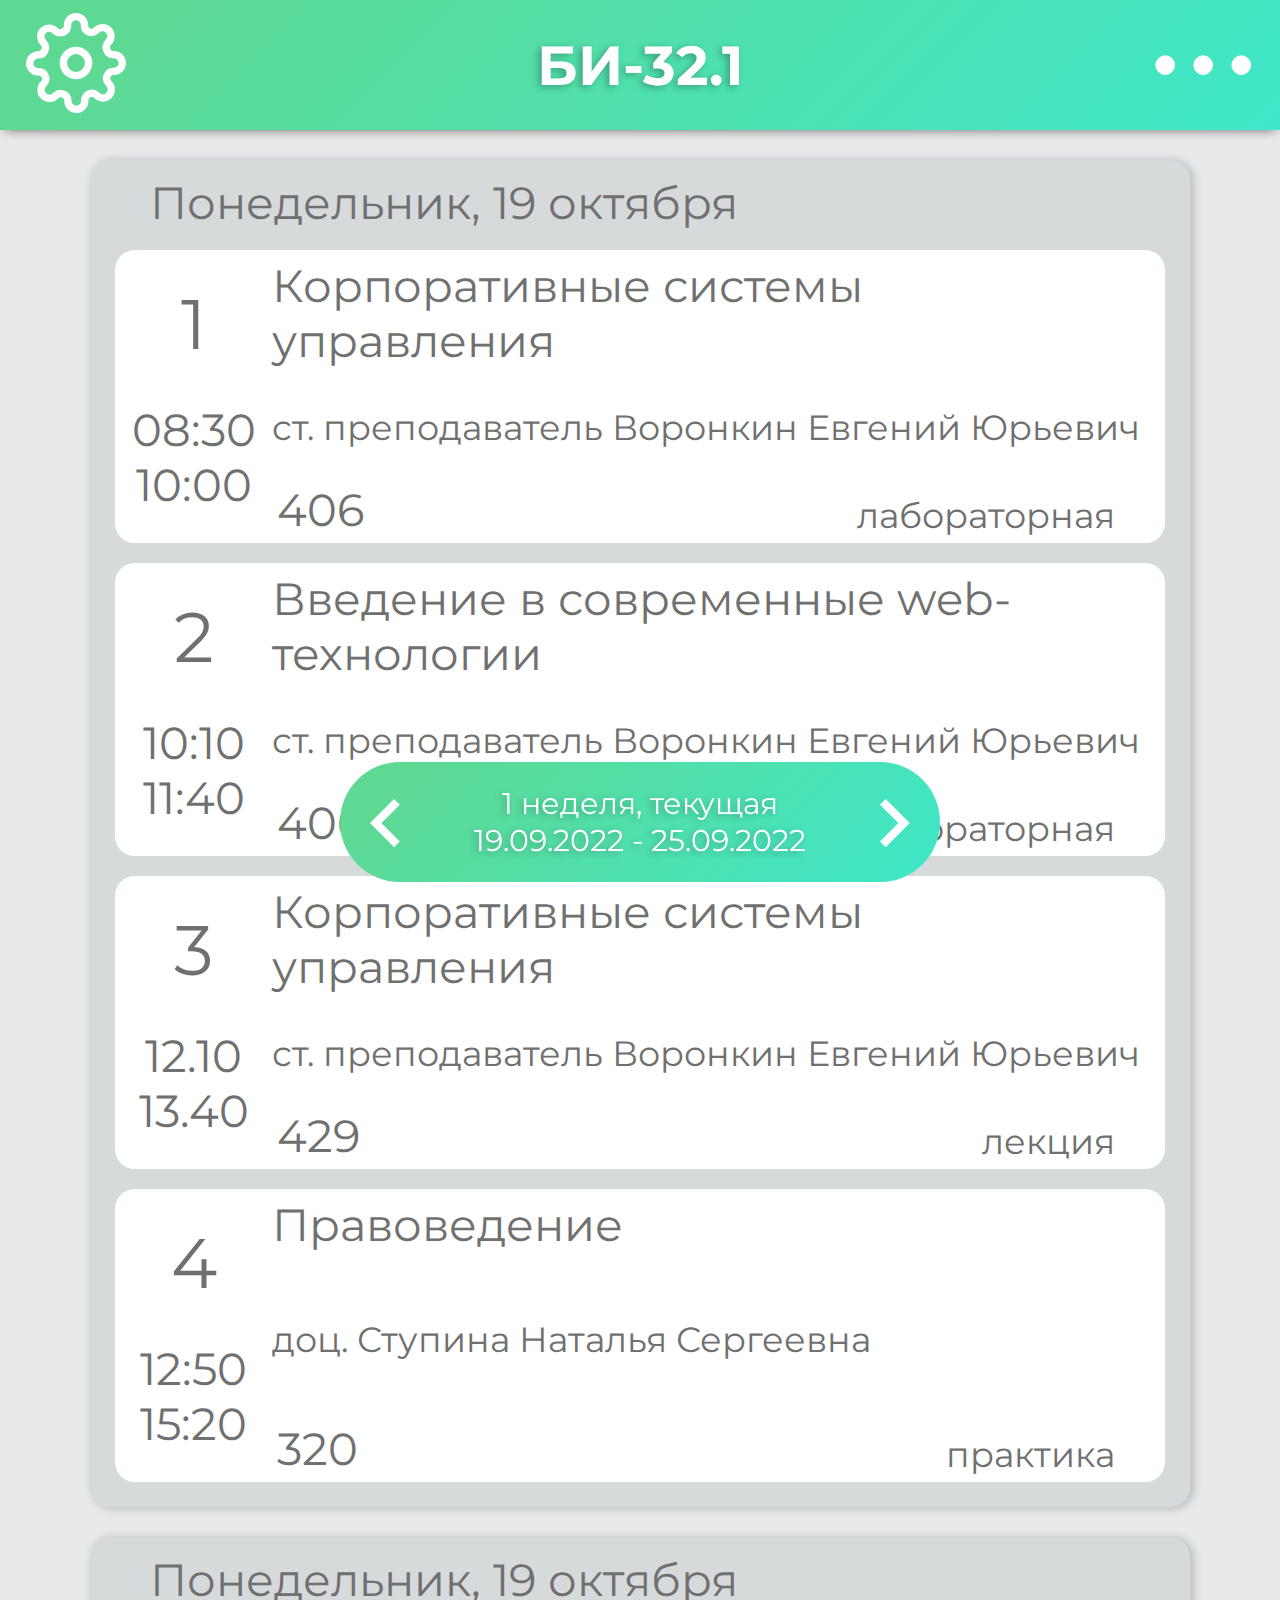
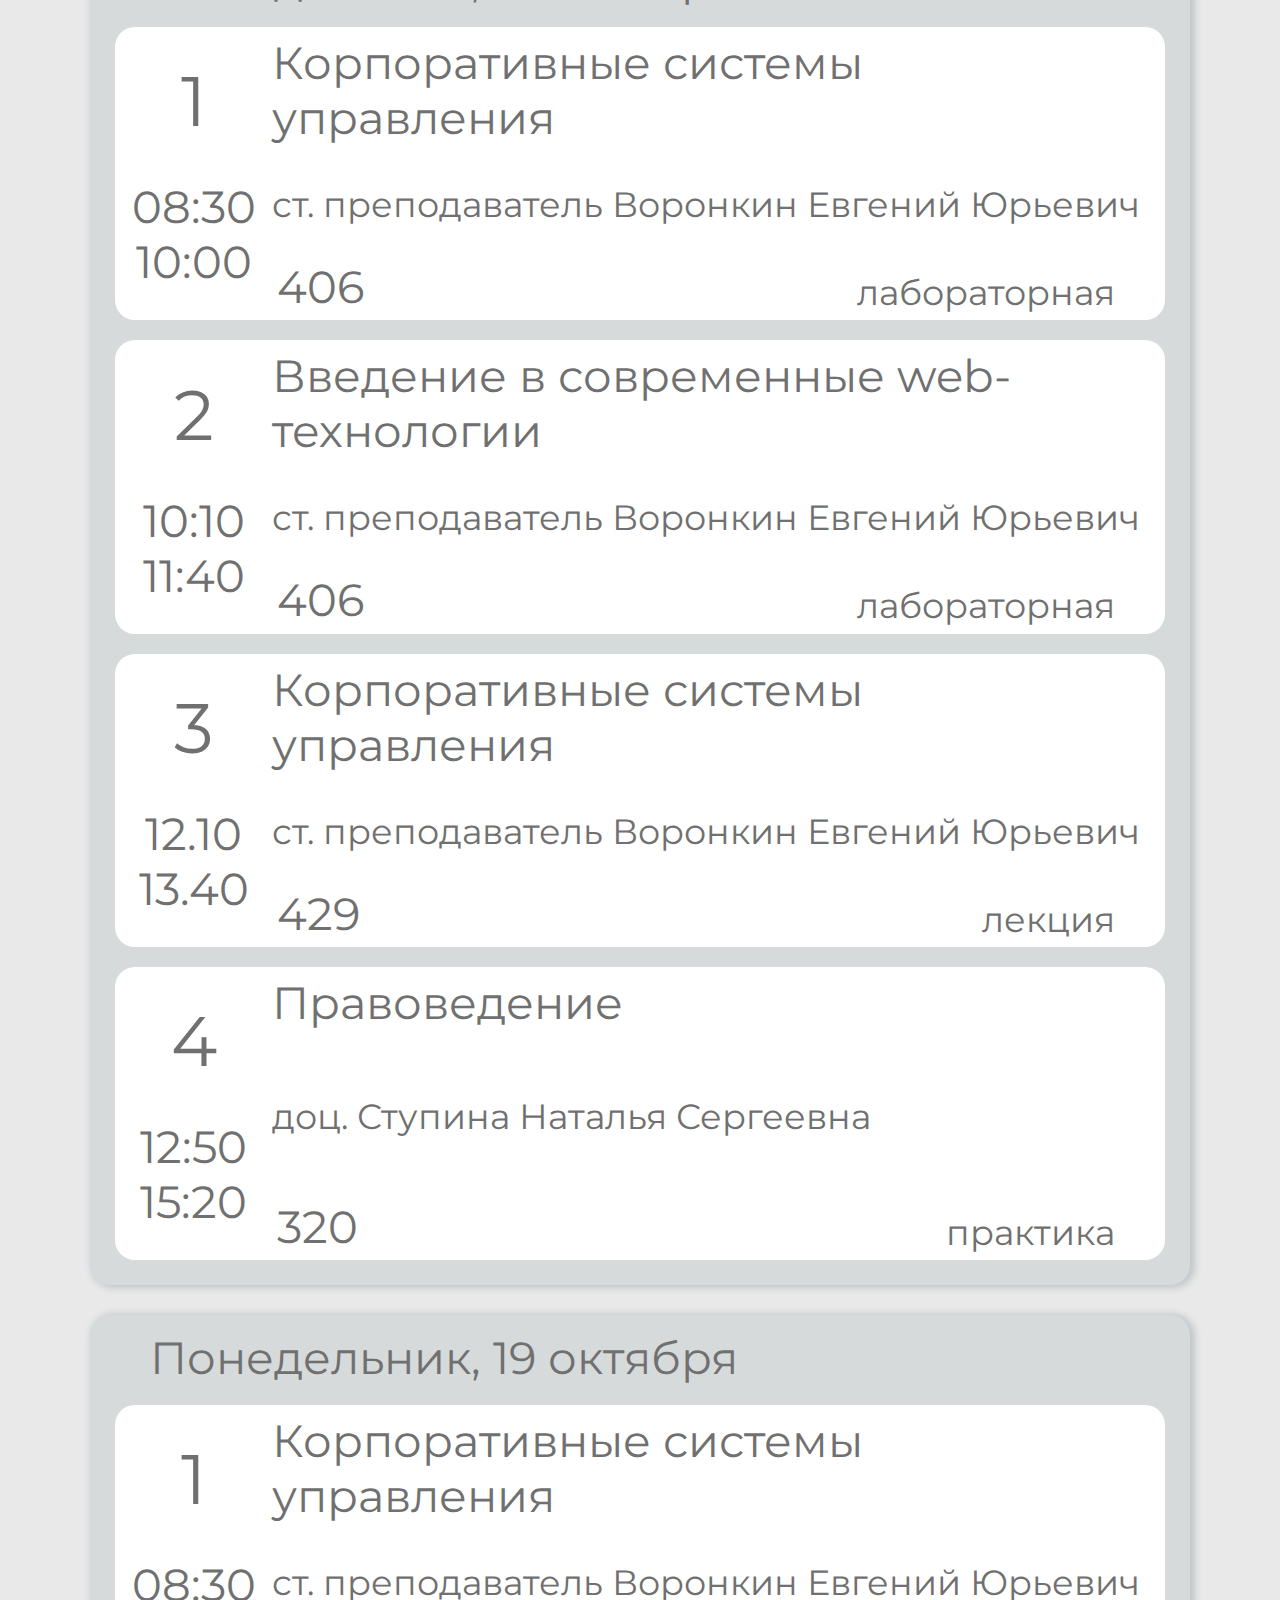
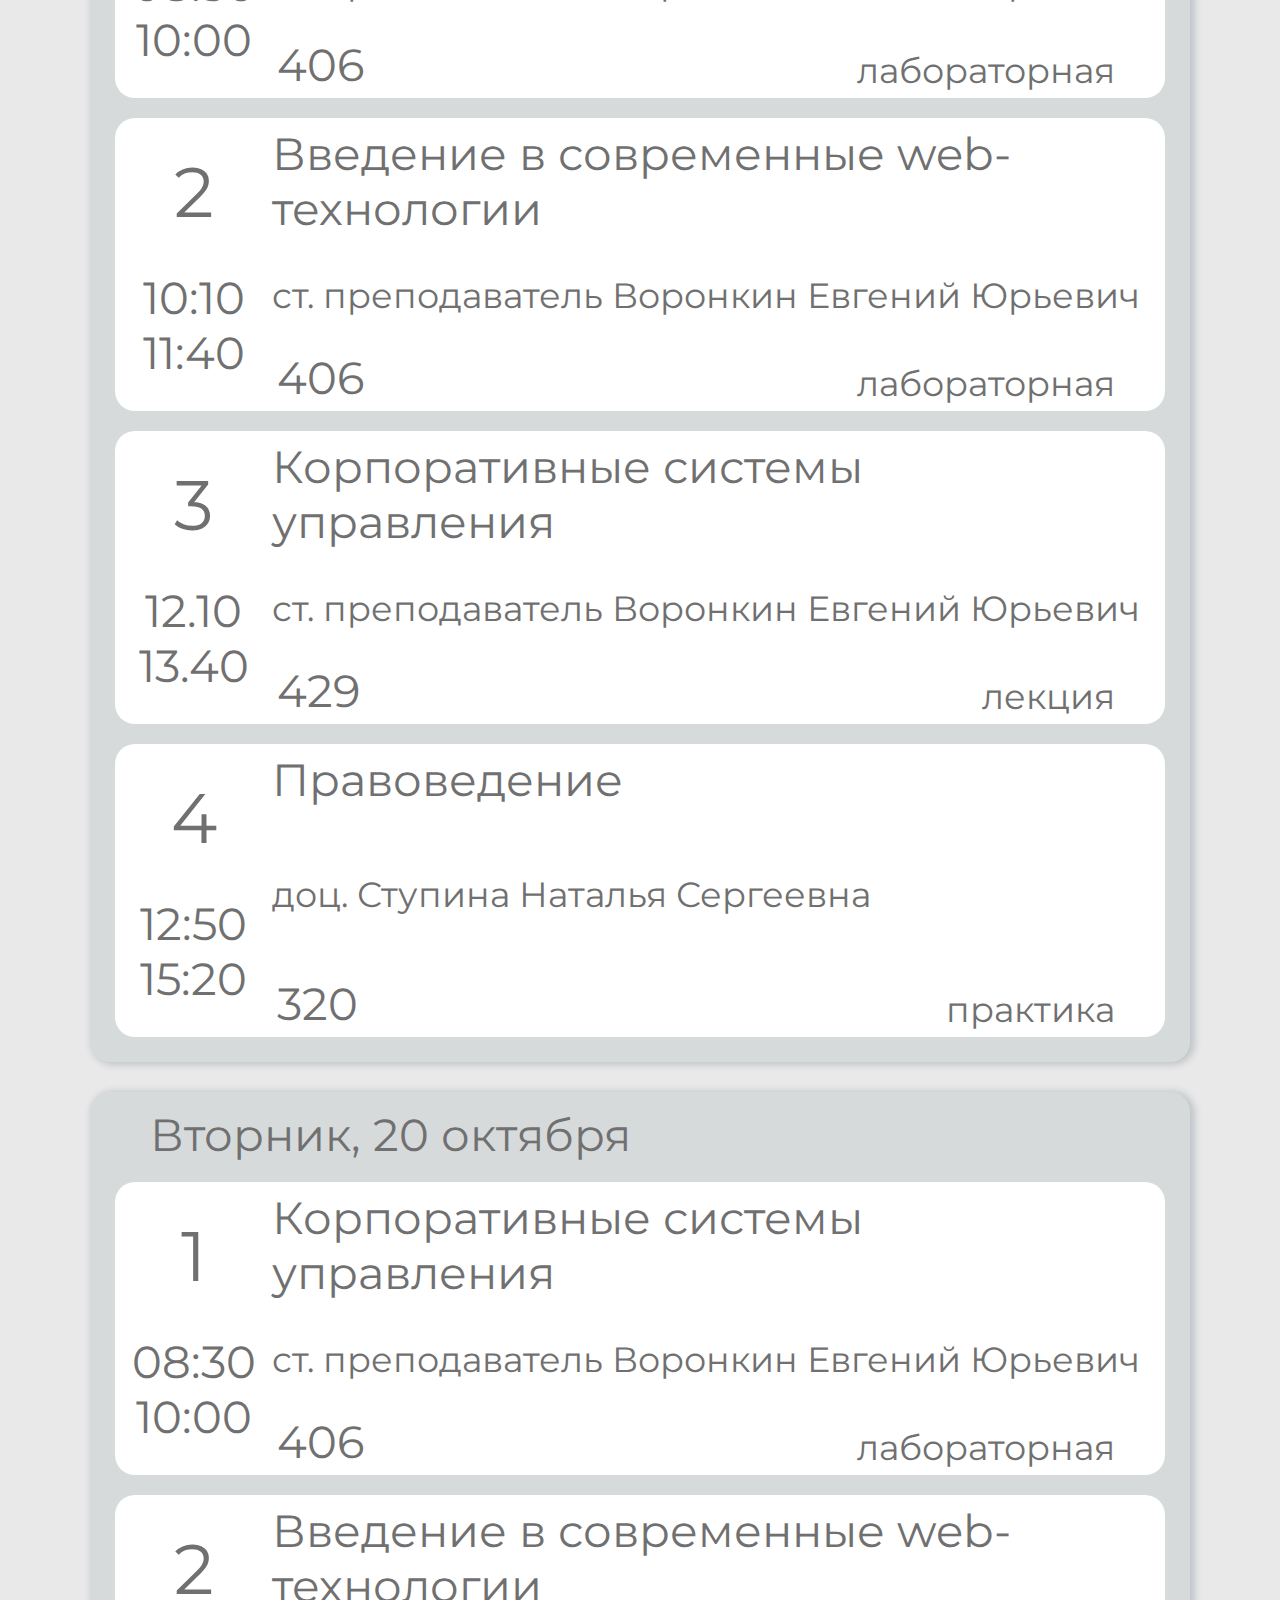
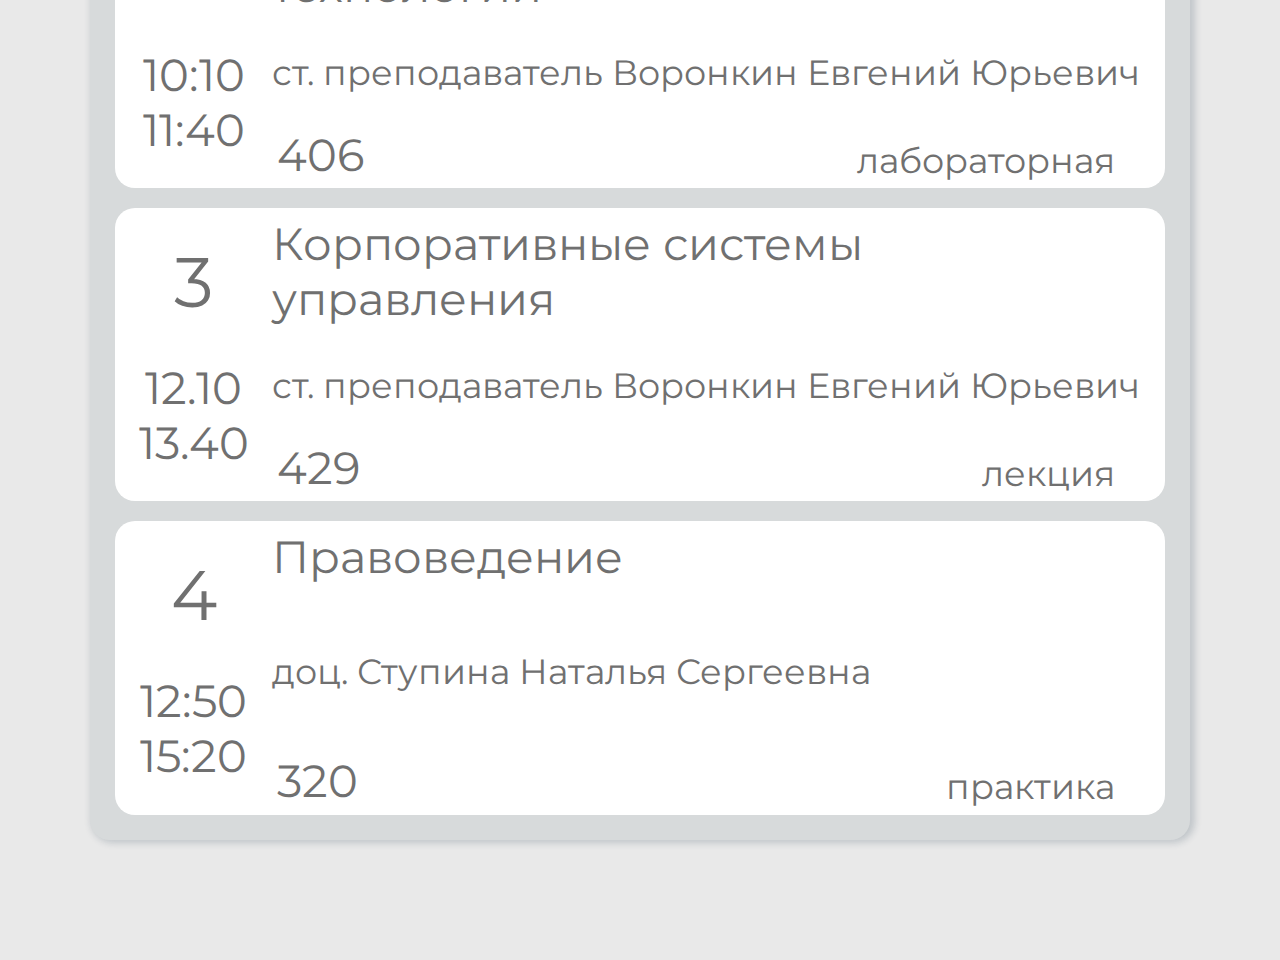
==== index.html @ c52b679e "Add files via upload" ====
<!DOCTYPE html>

<html lang="ru">

<head>
    <meta charset="utf-8">
    <link href="style.css" rel="stylesheet" type="text/css">
    <link type="svg" href="image/Group%202.svg" rel="shortcut icon">
    <link href="https://fonts.googleapis.com/css2?family=Montserrat:wght@400;600;700&display=swap" rel="stylesheet">
    <title>Weeklie</title>
</head>

<body>

<link href="https://fonts.googleapis.com/css2?family=Montserrat:wght@400;600;700&display=swap" rel="stylesheet">
<div class = "header">
        <div class = "settings">
            <a href="settings.html" class="tabs_item">
                <svg class="svg_settings" xmlns="http://www.w3.org/2000/svg" viewBox="0 0 95.148 95.148">
                    <g id="Icon_feather-settings" transform="translate(2 2)">
                        <path id="Контур_4" d="M37.54,25.52A12.02,12.02,0,1,1,25.52,13.5,12.02,12.02,0,0,1,37.54,25.52Z" transform="translate(20.054 20.054)" fill="none"  stroke-linecap="round" stroke-linejoin="round" stroke-width="7"/>
                        <path id="Контур_5" d="M75.224,57.594a6.611,6.611,0,0,0,1.322,7.292l.24.24A8.018,8.018,0,1,1,65.448,76.466l-.24-.24a6.665,6.665,0,0,0-11.3,4.728v.681a8.013,8.013,0,1,1-16.027,0v-.361a6.611,6.611,0,0,0-4.327-6.05,6.611,6.611,0,0,0-7.292,1.322l-.24.24A8.018,8.018,0,1,1,14.682,65.448l.24-.24a6.665,6.665,0,0,0-4.728-11.3H9.513a8.013,8.013,0,1,1,0-16.027h.361a6.611,6.611,0,0,0,6.05-4.327A6.611,6.611,0,0,0,14.6,26.262l-.24-.24A8.018,8.018,0,1,1,25.7,14.682l.24.24a6.611,6.611,0,0,0,7.292,1.322h.321a6.611,6.611,0,0,0,4.007-6.05V9.513a8.013,8.013,0,0,1,16.027,0v.361a6.665,6.665,0,0,0,11.3,4.728l.24-.24A8.018,8.018,0,1,1,76.466,25.7l-.24.24A6.611,6.611,0,0,0,74.9,33.233v.321a6.611,6.611,0,0,0,6.05,4.007h.681a8.013,8.013,0,0,1,0,16.027h-.361a6.611,6.611,0,0,0-6.05,4.007Z" transform="translate(0 0)" fill="none"  stroke-linecap="round" stroke-linejoin="round" stroke-width="7"/>
                    </g>
                </svg>

            </a>
        </div>

    <div class="group">
        БИ-32.1
    </div>

    <div class="menu">
        <a href="tab1.html" class="tabs_item">
            <svg class="svg_tab" xmlns="http://www.w3.org/2000/svg" viewBox="-2 -2 110 20">
                <g id="Icon_ionic-ios-more"  data-name="Icon ionic-ios-more" transform="translate(-4.5 -15.328)">
                    <path id="Контур_11" data-name="Контур 11" d="M25.636,15.328A10.322,10.322,0,1,0,35.958,25.65,10.318,10.318,0,0,0,25.636,15.328Z" transform="translate(30.964)" />
                    <path id="Контур_12" data-name="Контур 12" d="M14.822,15.328A10.322,10.322,0,1,0,25.144,25.65,10.318,10.318,0,0,0,14.822,15.328Z" transform="translate(0)" />
                    <path id="Контур_13" data-name="Контур 13" d="M36.478,15.328A10.322,10.322,0,1,0,46.8,25.65,10.318,10.318,0,0,0,36.478,15.328Z" transform="translate(62.008)" />
                </g>
            </svg>
        </a>
    </div>


</div>
<main>
    <!--1ый день--------------------------------------------------------->
    <div class="day">
        <nav class = "date_rasp">Понедельник, 19 октября </nav>

        <div class = "container">
            <div class="date_container">
                <div class="date_container_number">1</div>
                <div>08:30</div>
                <div>10:00</div>
            </div>
            <div class="info_container">

                <div class="info_container_lesson">
                    Корпоративные системы управления
                </div>
                <div class = "info_container_teacher">
                    ст. преподаватель Воронкин Евгений Юрьевич
                </div>
                <div class = "info_container_options">
                    <div class="info_container_options_cabinet">
                        406
                    </div>
                    <div class = "info_container_options_type">
                        лабораторная
                    </div>
                </div>
            </div>
        </div>

        <div class = "container">
            <div class="date_container">
                <div class="date_container_number">2</div>
                <div>10:10</div>
                <div>11:40</div>
            </div>
            <div class="info_container">

                <div class="info_container_lesson">
                    Введение в современные web-технологии
                </div>
                <div class = "info_container_teacher">
                    ст. преподаватель Воронкин Евгений Юрьевич
                </div>
                <div class = "info_container_options">
                    <div class="info_container_options_cabinet">
                        406
                    </div>
                    <div class = "info_container_options_type">
                        лабораторная
                    </div>
                </div>
            </div>
        </div>
        <div class = "container">
            <div class="date_container">
                <div class="date_container_number">3</div>
                <div>12.10</div>
                <div>13.40</div>
            </div>
            <div class="info_container">

                <div class="info_container_lesson">
                    Корпоративные системы управления
                </div>
                <div class = "info_container_teacher">
                    <link>ст. преподаватель Воронкин Евгений Юрьевич
                </div>
                <div class = "info_container_options">
                    <div class="info_container_options_cabinet">
                        429
                    </div>
                    <div class = "info_container_options_type">
                        лекция
                    </div>
                </div>
            </div>
        </div>
        <div class = "container">
            <div class="date_container">
                <div class="date_container_number">4</div>
                <div>12:50</div>
                <div>15:20</div>
            </div>
            <div class="info_container">

                <div class="info_container_lesson">
                    Правоведение
                </div>
                <div class = "info_container_teacher">
                    доц. Ступина Наталья Сергеевна
                </div>
                <div class = "info_container_options">
                    <div class="info_container_options_cabinet">
                        320
                    </div>
                    <div class = "info_container_options_type">
                        практика
                    </div>
                </div>
            </div>
        </div>
    </div>

    <div class="day">
        <nav class = "date_rasp">Понедельник, 19 октября </nav>

        <div class = "container">
            <div class="date_container">
                <div class="date_container_number">1</div>
                <div>08:30</div>
                <div>10:00</div>
            </div>
            <div class="info_container">

                <div class="info_container_lesson">
                    Корпоративные системы управления
                </div>
                <div class = "info_container_teacher">
                    ст. преподаватель Воронкин Евгений Юрьевич
                </div>
                <div class = "info_container_options">
                    <div class="info_container_options_cabinet">
                        406
                    </div>
                    <div class = "info_container_options_type">
                        лабораторная
                    </div>
                </div>
            </div>
        </div>

        <div class = "container">
            <div class="date_container">
                <div class="date_container_number">2</div>
                <div>10:10</div>
                <div>11:40</div>
            </div>
            <div class="info_container">

                <div class="info_container_lesson">
                    Введение в современные web-технологии
                </div>
                <div class = "info_container_teacher">
                    ст. преподаватель Воронкин Евгений Юрьевич
                </div>
                <div class = "info_container_options">
                    <div class="info_container_options_cabinet">
                        406
                    </div>
                    <div class = "info_container_options_type">
                        лабораторная
                    </div>
                </div>
            </div>
        </div>
        <div class = "container">
            <div class="date_container">
                <div class="date_container_number">3</div>
                <div>12.10</div>
                <div>13.40</div>
            </div>
            <div class="info_container">

                <div class="info_container_lesson">
                    Корпоративные системы управления
                </div>
                <div class = "info_container_teacher">
                    <link>ст. преподаватель Воронкин Евгений Юрьевич
                </div>
                <div class = "info_container_options">
                    <div class="info_container_options_cabinet">
                        429
                    </div>
                    <div class = "info_container_options_type">
                        лекция
                    </div>
                </div>
            </div>
        </div>
        <div class = "container">
            <div class="date_container">
                <div class="date_container_number">4</div>
                <div>12:50</div>
                <div>15:20</div>
            </div>
            <div class="info_container">

                <div class="info_container_lesson">
                    Правоведение
                </div>
                <div class = "info_container_teacher">
                    доц. Ступина Наталья Сергеевна
                </div>
                <div class = "info_container_options">
                    <div class="info_container_options_cabinet">
                        320
                    </div>
                    <div class = "info_container_options_type">
                        практика
                    </div>
                </div>
            </div>
        </div>
    </div>

    <div class="day">
        <nav class = "date_rasp">Понедельник, 19 октября </nav>

        <div class = "container">
            <div class="date_container">
                <div class="date_container_number">1</div>
                <div>08:30</div>
                <div>10:00</div>
            </div>
            <div class="info_container">

                <div class="info_container_lesson">
                    Корпоративные системы управления
                </div>
                <div class = "info_container_teacher">
                    ст. преподаватель Воронкин Евгений Юрьевич
                </div>
                <div class = "info_container_options">
                    <div class="info_container_options_cabinet">
                        406
                    </div>
                    <div class = "info_container_options_type">
                        лабораторная
                    </div>
                </div>
            </div>
        </div>

        <div class = "container">
            <div class="date_container">
                <div class="date_container_number">2</div>
                <div>10:10</div>
                <div>11:40</div>
            </div>
            <div class="info_container">

                <div class="info_container_lesson">
                    Введение в современные web-технологии
                </div>
                <div class = "info_container_teacher">
                    ст. преподаватель Воронкин Евгений Юрьевич
                </div>
                <div class = "info_container_options">
                    <div class="info_container_options_cabinet">
                        406
                    </div>
                    <div class = "info_container_options_type">
                        лабораторная
                    </div>
                </div>
            </div>
        </div>
        <div class = "container">
            <div class="date_container">
                <div class="date_container_number">3</div>
                <div>12.10</div>
                <div>13.40</div>
            </div>
            <div class="info_container">

                <div class="info_container_lesson">
                    Корпоративные системы управления
                </div>
                <div class = "info_container_teacher">
                    <link>ст. преподаватель Воронкин Евгений Юрьевич
                </div>
                <div class = "info_container_options">
                    <div class="info_container_options_cabinet">
                        429
                    </div>
                    <div class = "info_container_options_type">
                        лекция
                    </div>
                </div>
            </div>
        </div>
        <div class = "container">
            <div class="date_container">
                <div class="date_container_number">4</div>
                <div>12:50</div>
                <div>15:20</div>
            </div>
            <div class="info_container">

                <div class="info_container_lesson">
                    Правоведение
                </div>
                <div class = "info_container_teacher">
                    доц. Ступина Наталья Сергеевна
                </div>
                <div class = "info_container_options">
                    <div class="info_container_options_cabinet">
                        320
                    </div>
                    <div class = "info_container_options_type">
                        практика
                    </div>
                </div>
            </div>
        </div>
    </div>

    <div class="day">
        <nav class = "date_rasp">Вторник, 20 октября </nav>

        <div class = "container">
            <div class="date_container">
                <div class="date_container_number">1</div>
                <div>08:30</div>
                <div>10:00</div>
            </div>
            <div class="info_container">

                <div class="info_container_lesson">
                    Корпоративные системы управления
                </div>
                <div class = "info_container_teacher">
                    ст. преподаватель Воронкин Евгений Юрьевич
                </div>
                <div class = "info_container_options">
                    <div class="info_container_options_cabinet">
                        406
                    </div>
                    <div class = "info_container_options_type">
                        лабораторная
                    </div>
                </div>
            </div>
        </div>

        <div class = "container">
            <div class="date_container">
                <div class="date_container_number">2</div>
                <div>10:10</div>
                <div>11:40</div>
            </div>
            <div class="info_container">

                <div class="info_container_lesson">
                    Введение в современные web-технологии
                </div>
                <div class = "info_container_teacher">
                    ст. преподаватель Воронкин Евгений Юрьевич
                </div>
                <div class = "info_container_options">
                    <div class="info_container_options_cabinet">
                        406
                    </div>
                    <div class = "info_container_options_type">
                        лабораторная
                    </div>
                </div>
            </div>
        </div>
        <div class = "container">
            <div class="date_container">
                <div class="date_container_number">3</div>
                <div>12.10</div>
                <div>13.40</div>
            </div>
            <div class="info_container">

                <div class="info_container_lesson">
                    Корпоративные системы управления
                </div>
                <div class = "info_container_teacher">
                    <link>ст. преподаватель Воронкин Евгений Юрьевич
                </div>
                <div class = "info_container_options">
                    <div class="info_container_options_cabinet">
                        429
                    </div>
                    <div class = "info_container_options_type">
                        лекция
                    </div>
                </div>
            </div>
        </div>
        <div class = "container">
            <div class="date_container">
                <div class="date_container_number">4</div>
                <div>12:50</div>
                <div>15:20</div>
            </div>
            <div class="info_container">

                <div class="info_container_lesson">
                    Правоведение
                </div>
                <div class = "info_container_teacher">
                    доц. Ступина Наталья Сергеевна
                </div>
                <div class = "info_container_options">
                    <div class="info_container_options_cabinet">
                        320
                    </div>
                    <div class = "info_container_options_type">
                        практика
                    </div>
                </div>
            </div>
        </div>
    </div>

    <!--2ый день---------------------------------------------------------------------------------------------------->

</main>
<footer>
    <div class="footer_block">
        <div class = "footer_block_arrow">
            <svg xmlns="http://www.w3.org/2000/svg" width="30" viewBox="0 0 15 24">
                <path id="chevron-left" d="M22.883,27.25l-9.2-9.2,3.22-3.227,5.979-5.992L20.051,6,8,18.051,20.051,30.1Z" transform="translate(-8 -6)" fill="#fff"/>
            </svg>
        </div>
        <div class="footer_text">
            <div class = "week_number">
                1 неделя, текущая
            </div>
            <div class = "period">
                19.09.2022 - 25.09.2022
            </div>
        </div>
        <div class = "footer_block_arrow">
            <svg xmlns="http://www.w3.org/2000/svg" width="30"  viewBox="0 0 15 24">
                <path id="chevron-left" d="M22.883,27.25l-9.2-9.2,9.2-9.219L20.051,6,8,18.051,20.051,30.1Z" transform="translate(22.883 30.103) rotate(180)" fill="#fff"/>
            </svg>
        </div>
    </div>
</footer>
</body>

</html>
---- style.css ----
*, *::after, *::before { padding: 0;
    margin:0;
    box-sizing:border-box }

.header{
    position: sticky;
    top: 0;
    overflow: hidden;
    width: 100%;
    height: 130px;
    padding: 2%;
    font-family: Montserrat, Regular, monospace;
    background: #5ED993;
    display: flex;
    justify-content: space-between;
    align-items: center;

    background: -webkit-linear-gradient(135deg, rgb(94, 217, 147) 10%, rgb(63, 231, 201));
    background: -moz-linear-gradient(135deg, rgb(94, 217, 147) 10%, rgb(63, 231, 201));
    background: linear-gradient(135deg, rgb(94, 217, 147) 10%, rgb(63, 231, 201));

    -webkit-box-shadow: 0px 5px 10px -5px rgba(0, 0, 0, 0.54);
    -moz-box-shadow: 0px 5px 10px -5px rgba(0, 0, 0, 0.54);
    box-shadow: 0px 5px 10px -5px rgba(0, 0, 0, 0.54);
}
.group{
    font-size: 55px;
    font-weight: bold;
    color: white;
    -webkit-text-shadow: -3px 2px 7px rgba(0, 0, 0, 0.28);
    -moz-text-shadow: -3px 2px 7px rgba(0, 0, 0, 0.28);
    text-shadow: -3px 2px 7px rgba(0, 0, 0, 0.28);
}

.menu{
    border-radius: 20px;
}
.main{

}
.qwerty{
    width: 100px;
    white-space: normal;
    font-weight: 900;
    font-family: Montserrat, Regular, sans-serif;
    font-size: 250%; /* Размер шрифта в процентах */

}

/*-------------------------------расписание----------------------------------------------------------*/
.day{
    -webkit-box-shadow: 3px 1px 7px 2px rgba(34, 60, 80, 0.2);
    -moz-box-shadow: 3px 1px 7px 2px rgba(34, 60, 80, 0.2);
    box-shadow: 3px 1px 7px 2px rgba(34, 60, 80, 0.2);

    padding: 5px 5px 5px 5px;
    border-radius: 20px;


    top: 50%;
    left: 50%;
    margin-top: 30px;
    margin-left: 20px;
    margin-right: 20px;

    max-width: 1100px;
    justify-content: center;
    align-content: center;

    background-color: rgba(135,147,154,0.18);

}
.date_rasp{
    font-family: Montserrat, Regular, monospace;
    margin: 10px 0 0 55px;
    font-size: 45px;
}
.container{
    margin: 20px 20px 20px 20px;
    height: 100%;
    padding-right: 15px;
    background-color: #fff;
    border-radius: 20px;
    display: flex;
    justify-content: space-between;
    align-items: flex-start;

}
.date_container{
    /*background-color: burlywood;*/
    position: center;
    margin: 0 15px 0 15px;
    padding-top: 3%;
    padding-bottom: 3%;
    /*background-color: burlywood;*/
    height: auto;
    width: 150px;
    font-family: Montserrat, Regular, monospace;
    font-size: 45px;
    text-align: center;
}
.date_container_number{
    padding-bottom: 35px;
    font-size: 70px;
}
/*-----------------------изменение цвета svg картинок-------------------------------------*/
.svg_settings {
    stroke: #ffffff;
    position: center;
    height:100px;
    width:100px;
}
.svg_tab {
    stroke: #ffffff;
    fill: #ffffff;
    position: center;
    height:100px;
    width:100px;
}











/*----------------посветка при наведении на значки-----------------------*/
.settings:hover{
    stroke: #E9E9E9 ;
    fill: #E9E9E9;
    transition-duration: 0.5s;
}
.settings svg:hover{
    stroke: #E9E9E9 ;
    fill: #E9E9E9;
    transition-duration: 0.5s;
}
.menu:hover{
    stroke: #E9E9E9 ;
    fill: #E9E9E9;
    transition-duration: 0.5s;
}
.menu svg:hover{
    stroke: #E9E9E9 ;
    fill: #E9E9E9;
    transition-duration: 0.5s;
}

.info_container{
    padding-right: 5px;
    flex-direction: column;
    /*justify-content: space-between;*/
    height: 292px;
    width: 100%;
    /*background-color: chocolate;*/
    font-size: 40px;
    font-family: Montserrat, Regular, monospace;
    display: flex;
    justify-content: space-between;
    flex-wrap: wrap;
    position: center;
}
.info_container_options{
    padding: 10px 30px 5px 5px;
    display: flex;
    justify-content: space-between;
    align-items: center;

}

.info_container_lesson{
    padding-top: 8px;
    font-family: Montserrat, Regular, monospace;
    font-size: 45px;
    margin-bottom: 10px;

}
.info_container_teacher{
    padding-top: 5px;

    font-family: Montserrat, Regular, monospace;
    font-size: 35px;
}
.info_container_teacher link:hover{
    color: #5ED993;
}




.info_container_options_cabinet{
    font-family: Montserrat, Regular, monospace;
    font-size: 45px;

}
.info_container_options_type{
    font-family: Montserrat, Regular, monospace;
    font-size: 35px;
    margin-top: auto;
}


.element {

}
main{
    color: #707070;
}
/*__FOOTER_______________________________________________________________________*/
footer{
    display: flex;
    align-items: center;
    justify-content: center;
    bottom: 2%;
    position: sticky;
    -webkit-text-shadow: -3px 2px 7px rgba(0, 0, 0, 0.28);
    -moz-text-shadow: -3px 2px 7px rgba(0, 0, 0, 0.28);
    text-shadow: -3px 2px 7px rgba(0, 0, 0, 0.28);

}
.footer_block{
    position: relative;
    text-align: center;
    font-family: Montserrat, Regular, monospace;
    color: white;
    background: -webkit-linear-gradient(135deg, rgb(94, 217, 147) 10%, rgb(63, 231, 201));
    background: -moz-linear-gradient(135deg, rgb(94, 217, 147) 10%, rgb(63, 231, 201));
    background: linear-gradient(135deg, rgb(94, 217, 147) 10%, rgb(63, 231, 201));
    border-radius: 62px;
    width: 600px;
    height: 120px;
    display: flex;
    justify-content: space-between;
    align-items: center;
    padding: 0 30px 0 30px;
}

.footer_text{
    display: flex;
    justify-content: space-between;
    align-items: center;
    flex-direction: column;
    font-family: Montserrat, Regular, monospace;
    font-size: 30px;
}

.week_number{

}

.period{

}

.footer_block_arrow{
    margin-top: 5px;
    vertical-align: middle;
}

/*___________________________________________________________________________________________*/
main, body{
    min-width: 1100px;
    width: 100%;
}
main{
    display: flex;
    align-content: center;
    flex-wrap: wrap;
    flex-direction: column
}
body{
    background-color: #E9E9E9;
}
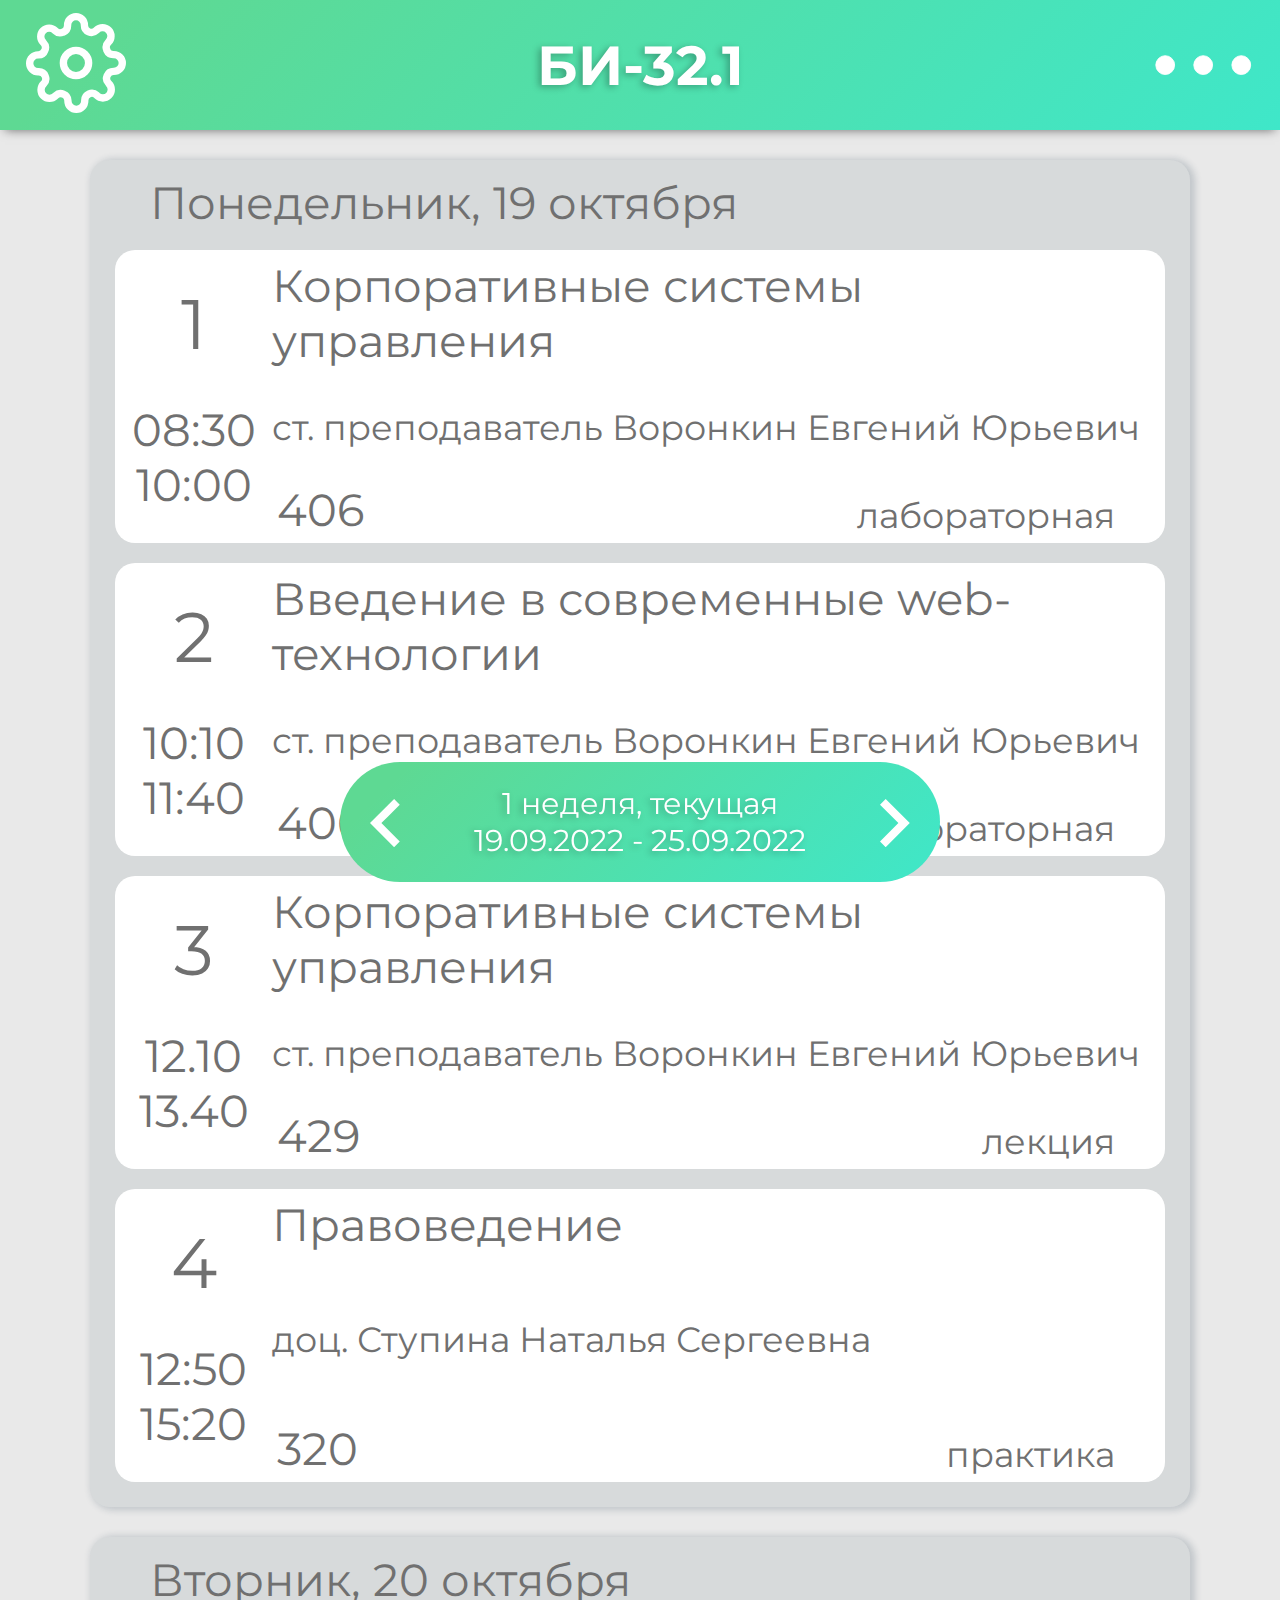
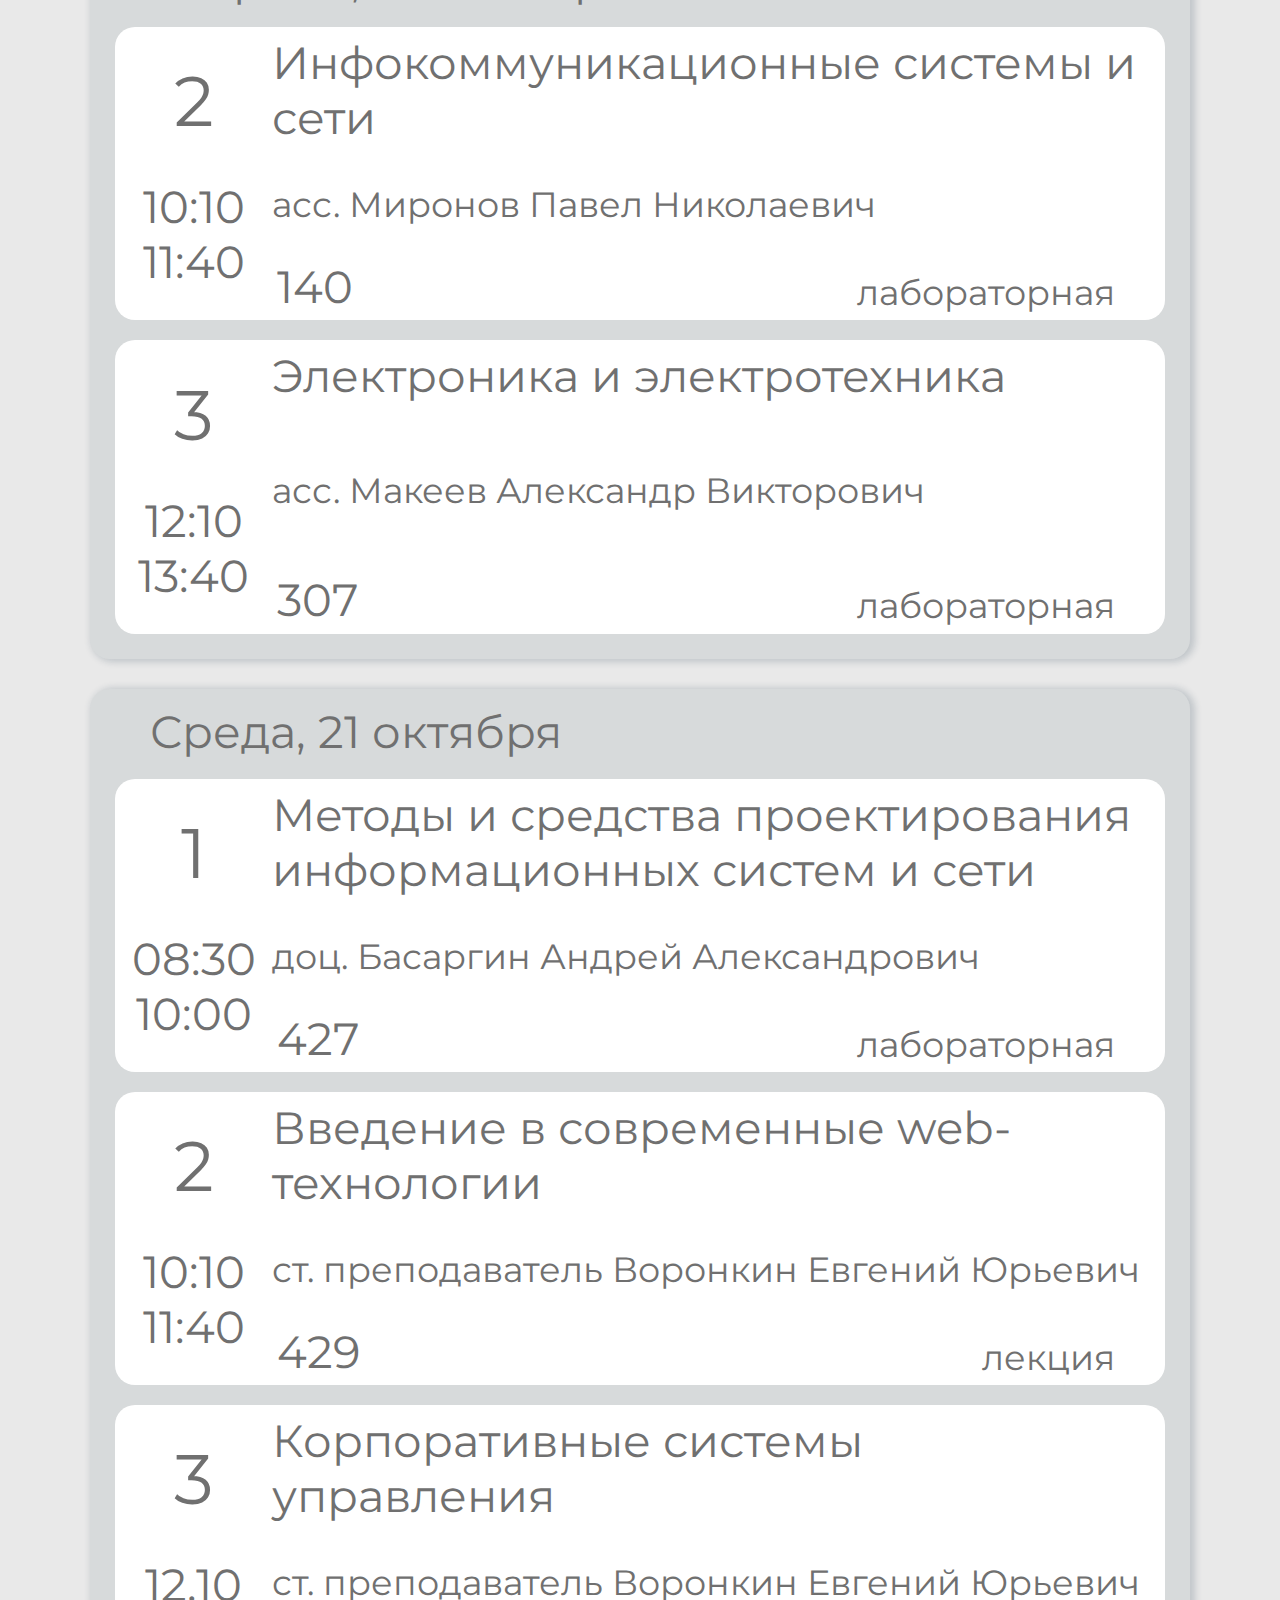
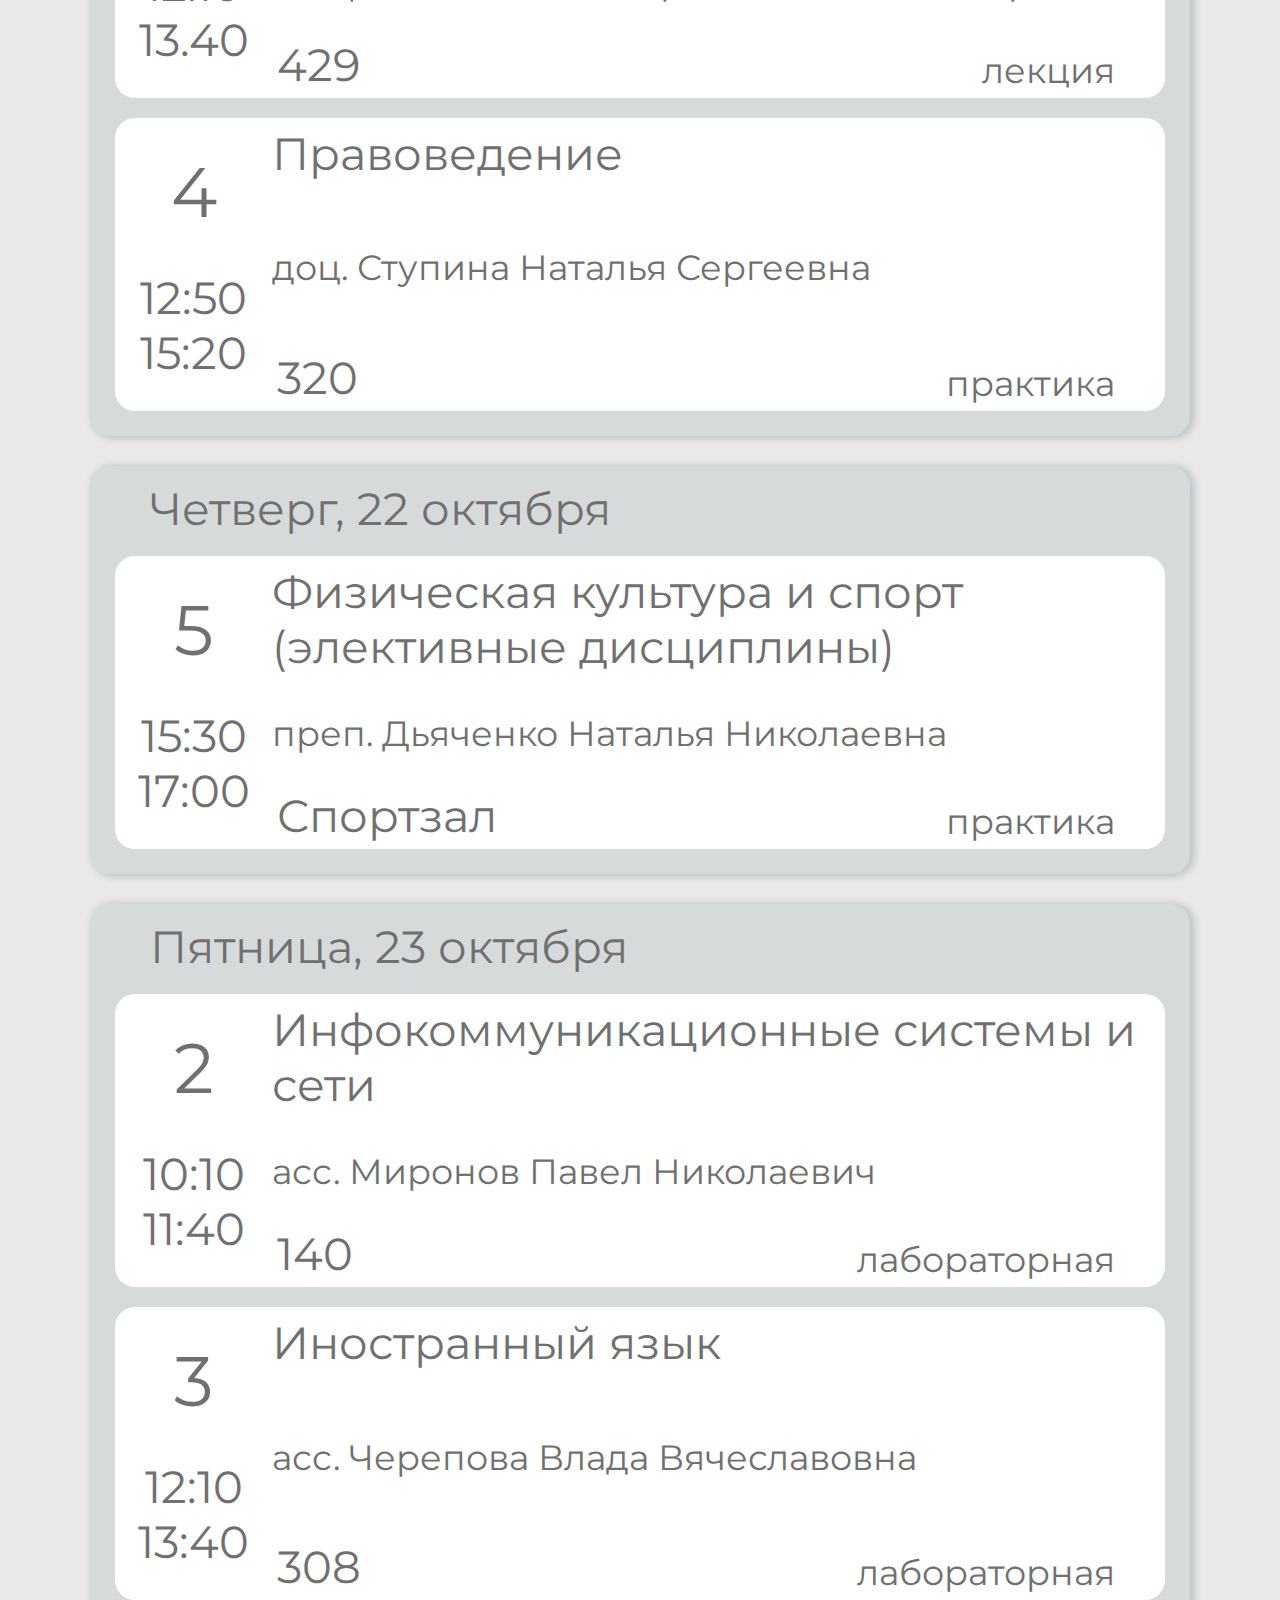
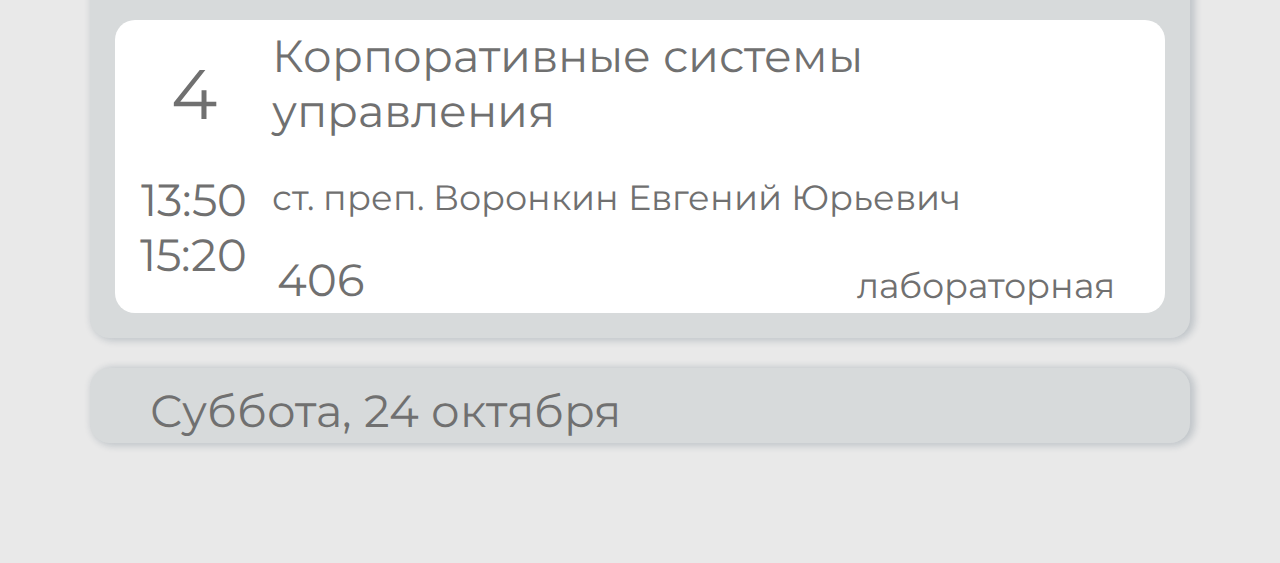
==== commit 42627503: "Add files via upload" ====
--- a/index.html
+++ b/index.html
@@ -8,6 +8,23 @@
     <link type="svg" href="image/Group%202.svg" rel="shortcut icon">
     <link href="https://fonts.googleapis.com/css2?family=Montserrat:wght@400;600;700&display=swap" rel="stylesheet">
     <title>Weeklie</title>
+    <!-- Yandex.Metrika counter -->
+    <script type="text/javascript" >
+        (function(m,e,t,r,i,k,a){m[i]=m[i]||function(){(m[i].a=m[i].a||[]).push(arguments)};
+            m[i].l=1*new Date();
+            for (var j = 0; j < document.scripts.length; j++) {if (document.scripts[j].src === r) { return; }}
+            k=e.createElement(t),a=e.getElementsByTagName(t)[0],k.async=1,k.src=r,a.parentNode.insertBefore(k,a)})
+        (window, document, "script", "https://mc.yandex.ru/metrika/tag.js", "ym");
+
+        ym(91863158, "init", {
+            clickmap:true,
+            trackLinks:true,
+            accurateTrackBounce:true,
+            webvisor:true
+        });
+    </script>
+    <noscript><div><img src="https://mc.yandex.ru/watch/91863158" style="position:absolute; left:-9999px;" alt="" /></div></noscript>
+    <!-- /Yandex.Metrika counter -->
 </head>
 
 <body>
@@ -149,7 +166,61 @@
     </div>
 
     <div class="day">
-        <nav class = "date_rasp">Понедельник, 19 октября </nav>
+        <nav class = "date_rasp">Вторник, 20 октября </nav>
+
+        <div class = "container">
+            <div class="date_container">
+                <div class="date_container_number">2</div>
+                <div>10:10</div>
+                <div>11:40</div>
+            </div>
+            <div class="info_container">
+
+                <div class="info_container_lesson">
+                    Инфокоммуникационные системы и сети
+                </div>
+                <div class = "info_container_teacher">
+                    асс. Миронов Павел Николаевич
+                </div>
+                <div class = "info_container_options">
+                    <div class="info_container_options_cabinet">
+                        140
+                    </div>
+                    <div class = "info_container_options_type">
+                        лабораторная
+                    </div>
+                </div>
+            </div>
+        </div>
+
+        <div class = "container">
+            <div class="date_container">
+                <div class="date_container_number">3</div>
+                <div>12:10</div>
+                <div>13:40</div>
+            </div>
+            <div class="info_container">
+
+                <div class="info_container_lesson">
+                    Электроника и электротехника
+                </div>
+                <div class = "info_container_teacher">
+                    асс. Макеев Александр Викторович
+                </div>
+                <div class = "info_container_options">
+                    <div class="info_container_options_cabinet">
+                        307
+                    </div>
+                    <div class = "info_container_options_type">
+                        лабораторная
+                    </div>
+                </div>
+            </div>
+        </div>
+    </div>
+
+    <div class="day">
+        <nav class = "date_rasp">Среда, 21 октября </nav>
 
         <div class = "container">
             <div class="date_container">
@@ -160,14 +231,14 @@
             <div class="info_container">
 
                 <div class="info_container_lesson">
-                    Корпоративные системы управления
-                </div>
-                <div class = "info_container_teacher">
-                    ст. преподаватель Воронкин Евгений Юрьевич
-                </div>
-                <div class = "info_container_options">
-                    <div class="info_container_options_cabinet">
-                        406
+                    Методы и средства проектирования информационных систем и сети
+                </div>
+                <div class = "info_container_teacher">
+                    доц. Басаргин Андрей Александрович
+                </div>
+                <div class = "info_container_options">
+                    <div class="info_container_options_cabinet">
+                        427
                     </div>
                     <div class = "info_container_options_type">
                         лабораторная
@@ -192,10 +263,10 @@
                 </div>
                 <div class = "info_container_options">
                     <div class="info_container_options_cabinet">
-                        406
-                    </div>
-                    <div class = "info_container_options_type">
-                        лабораторная
+                        429
+                    </div>
+                    <div class = "info_container_options_type">
+                        лекция
                     </div>
                 </div>
             </div>
@@ -250,34 +321,37 @@
         </div>
     </div>
 
-    <div class="day">
-        <nav class = "date_rasp">Понедельник, 19 октября </nav>
-
-        <div class = "container">
-            <div class="date_container">
-                <div class="date_container_number">1</div>
-                <div>08:30</div>
-                <div>10:00</div>
-            </div>
-            <div class="info_container">
-
-                <div class="info_container_lesson">
-                    Корпоративные системы управления
-                </div>
-                <div class = "info_container_teacher">
-                    ст. преподаватель Воронкин Евгений Юрьевич
-                </div>
-                <div class = "info_container_options">
-                    <div class="info_container_options_cabinet">
-                        406
-                    </div>
-                    <div class = "info_container_options_type">
-                        лабораторная
-                    </div>
-                </div>
-            </div>
-        </div>
-
+
+
+    <div class="day">
+        <nav class = "date_rasp">Четверг, 22 октября </nav>
+        <div class = "container">
+            <div class="date_container">
+                <div class="date_container_number">5</div>
+                <div>15:30</div>
+                <div>17:00</div>
+            </div>
+            <div class="info_container">
+
+                <div class="info_container_lesson">
+                    Физическая культура и спорт (элективные дисциплины)
+                </div>
+                <div class = "info_container_teacher">
+                    преп. Дьяченко Наталья Николаевна
+                </div>
+                <div class = "info_container_options">
+                    <div class="info_container_options_cabinet">
+                        Спортзал
+                    </div>
+                    <div class = "info_container_options_type">
+                        практика
+                    </div>
+                </div>
+            </div>
+        </div>
+    </div>
+    <div class="day">
+        <nav class = "date_rasp">Пятница, 23 октября </nav>
         <div class = "container">
             <div class="date_container">
                 <div class="date_container_number">2</div>
@@ -287,10 +361,60 @@
             <div class="info_container">
 
                 <div class="info_container_lesson">
-                    Введение в современные web-технологии
-                </div>
-                <div class = "info_container_teacher">
-                    ст. преподаватель Воронкин Евгений Юрьевич
+                    Инфокоммуникационные системы и сети
+                </div>
+                <div class = "info_container_teacher">
+                    асс. Миронов Павел Николаевич
+                </div>
+                <div class = "info_container_options">
+                    <div class="info_container_options_cabinet">
+                        140
+                    </div>
+                    <div class = "info_container_options_type">
+                        лабораторная
+                    </div>
+                </div>
+            </div>
+        </div>
+
+        <div class = "container">
+            <div class="date_container">
+                <div class="date_container_number">3</div>
+                <div>12:10</div>
+                <div>13:40</div>
+            </div>
+            <div class="info_container">
+
+                <div class="info_container_lesson">
+                    Иностранный язык
+                </div>
+                <div class = "info_container_teacher">
+                    асс. Черепова Влада Вячеславовна
+                </div>
+                <div class = "info_container_options">
+                    <div class="info_container_options_cabinet">
+                        308
+                    </div>
+                    <div class = "info_container_options_type">
+                        лабораторная
+                    </div>
+                </div>
+            </div>
+        </div>
+
+        <div class = "container">
+            <div class="date_container">
+                <div class="date_container_number">4</div>
+                <div>13:50</div>
+                <div>15:20</div>
+            </div>
+            <div class="info_container">
+
+                <div class="info_container_lesson">
+                    Корпоративные системы управления
+                </div>
+                <div class = "info_container_teacher">
+                    ст. преп. Воронкин Евгений Юрьевич
                 </div>
                 <div class = "info_container_options">
                     <div class="info_container_options_cabinet">
@@ -302,158 +426,12 @@
                 </div>
             </div>
         </div>
-        <div class = "container">
-            <div class="date_container">
-                <div class="date_container_number">3</div>
-                <div>12.10</div>
-                <div>13.40</div>
-            </div>
-            <div class="info_container">
-
-                <div class="info_container_lesson">
-                    Корпоративные системы управления
-                </div>
-                <div class = "info_container_teacher">
-                    <link>ст. преподаватель Воронкин Евгений Юрьевич
-                </div>
-                <div class = "info_container_options">
-                    <div class="info_container_options_cabinet">
-                        429
-                    </div>
-                    <div class = "info_container_options_type">
-                        лекция
-                    </div>
-                </div>
-            </div>
-        </div>
-        <div class = "container">
-            <div class="date_container">
-                <div class="date_container_number">4</div>
-                <div>12:50</div>
-                <div>15:20</div>
-            </div>
-            <div class="info_container">
-
-                <div class="info_container_lesson">
-                    Правоведение
-                </div>
-                <div class = "info_container_teacher">
-                    доц. Ступина Наталья Сергеевна
-                </div>
-                <div class = "info_container_options">
-                    <div class="info_container_options_cabinet">
-                        320
-                    </div>
-                    <div class = "info_container_options_type">
-                        практика
-                    </div>
-                </div>
-            </div>
-        </div>
-    </div>
-
-    <div class="day">
-        <nav class = "date_rasp">Вторник, 20 октября </nav>
-
-        <div class = "container">
-            <div class="date_container">
-                <div class="date_container_number">1</div>
-                <div>08:30</div>
-                <div>10:00</div>
-            </div>
-            <div class="info_container">
-
-                <div class="info_container_lesson">
-                    Корпоративные системы управления
-                </div>
-                <div class = "info_container_teacher">
-                    ст. преподаватель Воронкин Евгений Юрьевич
-                </div>
-                <div class = "info_container_options">
-                    <div class="info_container_options_cabinet">
-                        406
-                    </div>
-                    <div class = "info_container_options_type">
-                        лабораторная
-                    </div>
-                </div>
-            </div>
-        </div>
-
-        <div class = "container">
-            <div class="date_container">
-                <div class="date_container_number">2</div>
-                <div>10:10</div>
-                <div>11:40</div>
-            </div>
-            <div class="info_container">
-
-                <div class="info_container_lesson">
-                    Введение в современные web-технологии
-                </div>
-                <div class = "info_container_teacher">
-                    ст. преподаватель Воронкин Евгений Юрьевич
-                </div>
-                <div class = "info_container_options">
-                    <div class="info_container_options_cabinet">
-                        406
-                    </div>
-                    <div class = "info_container_options_type">
-                        лабораторная
-                    </div>
-                </div>
-            </div>
-        </div>
-        <div class = "container">
-            <div class="date_container">
-                <div class="date_container_number">3</div>
-                <div>12.10</div>
-                <div>13.40</div>
-            </div>
-            <div class="info_container">
-
-                <div class="info_container_lesson">
-                    Корпоративные системы управления
-                </div>
-                <div class = "info_container_teacher">
-                    <link>ст. преподаватель Воронкин Евгений Юрьевич
-                </div>
-                <div class = "info_container_options">
-                    <div class="info_container_options_cabinet">
-                        429
-                    </div>
-                    <div class = "info_container_options_type">
-                        лекция
-                    </div>
-                </div>
-            </div>
-        </div>
-        <div class = "container">
-            <div class="date_container">
-                <div class="date_container_number">4</div>
-                <div>12:50</div>
-                <div>15:20</div>
-            </div>
-            <div class="info_container">
-
-                <div class="info_container_lesson">
-                    Правоведение
-                </div>
-                <div class = "info_container_teacher">
-                    доц. Ступина Наталья Сергеевна
-                </div>
-                <div class = "info_container_options">
-                    <div class="info_container_options_cabinet">
-                        320
-                    </div>
-                    <div class = "info_container_options_type">
-                        практика
-                    </div>
-                </div>
-            </div>
-        </div>
-    </div>
-
+    </div>
+
+    <div class="day">
+        <nav class = "date_rasp">Суббота, 24 октября </nav>
+
+    </div>
     <!--2ый день---------------------------------------------------------------------------------------------------->
 
 </main>
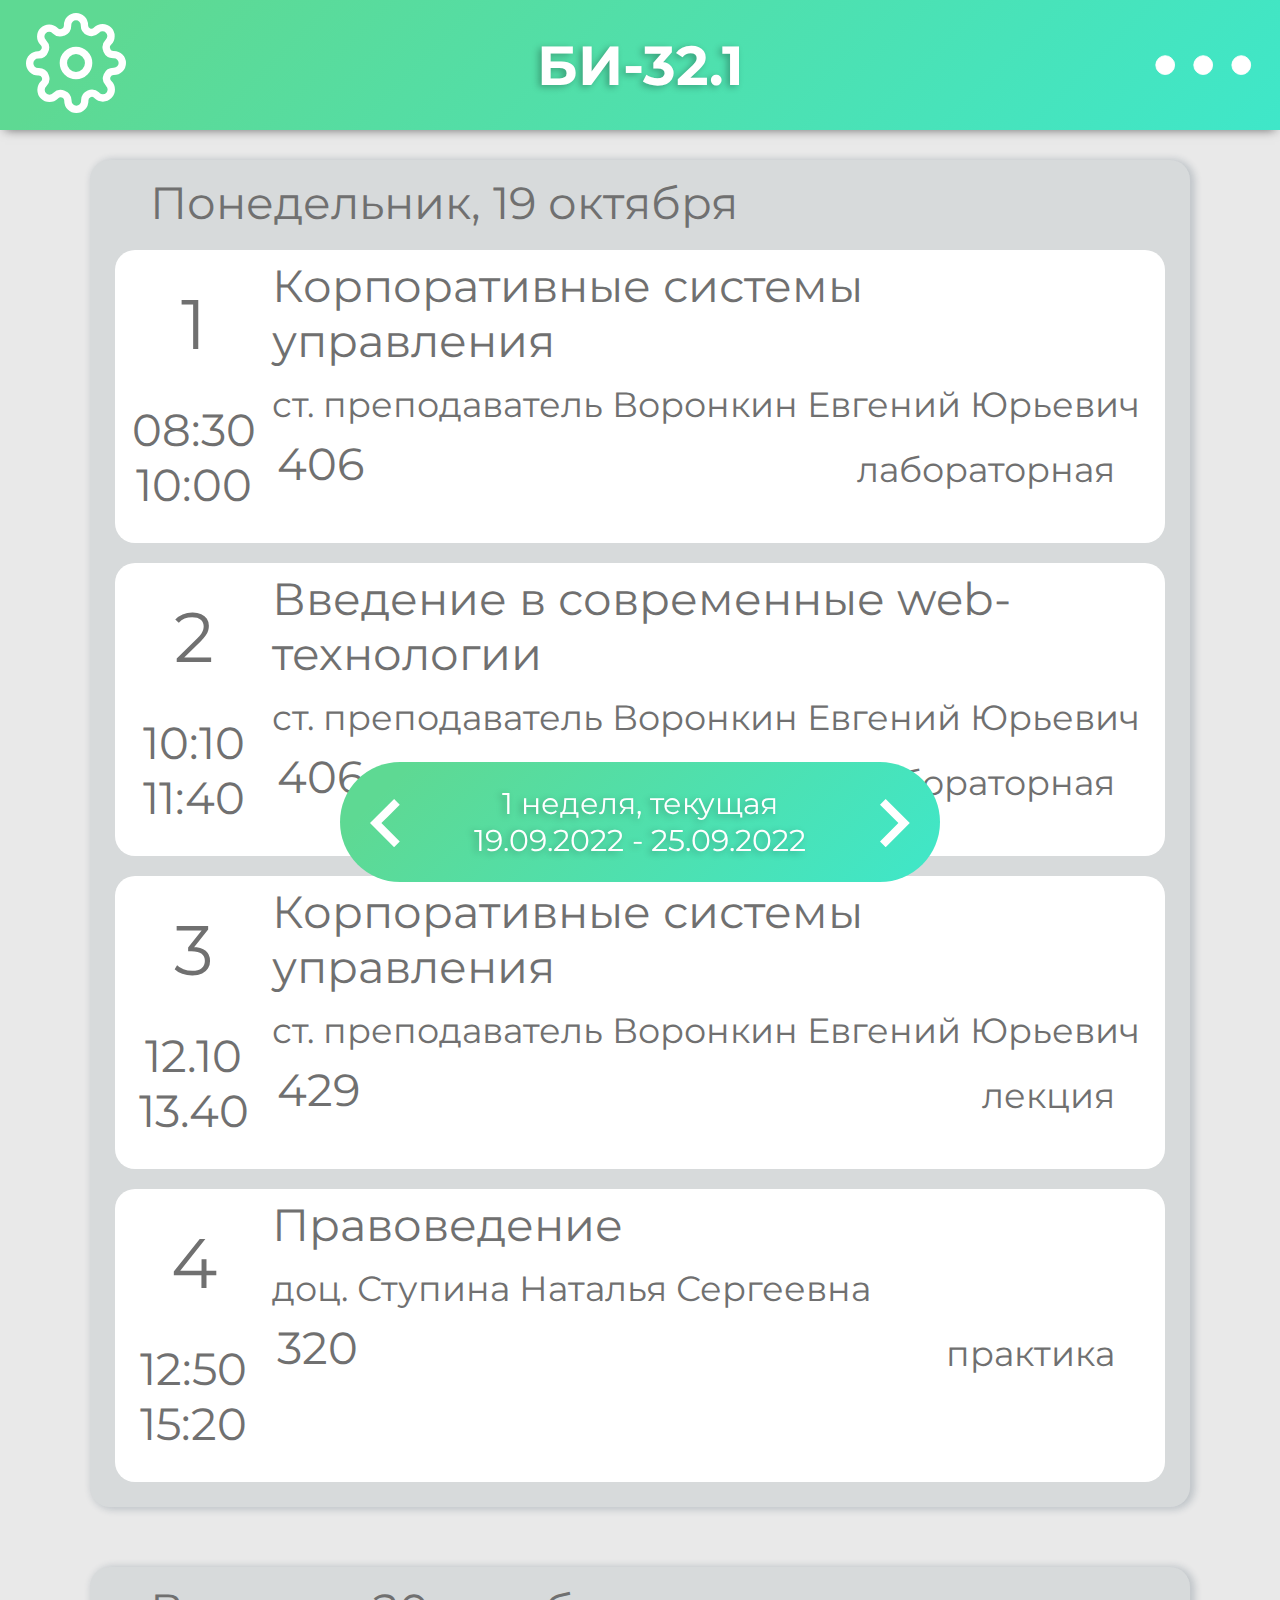
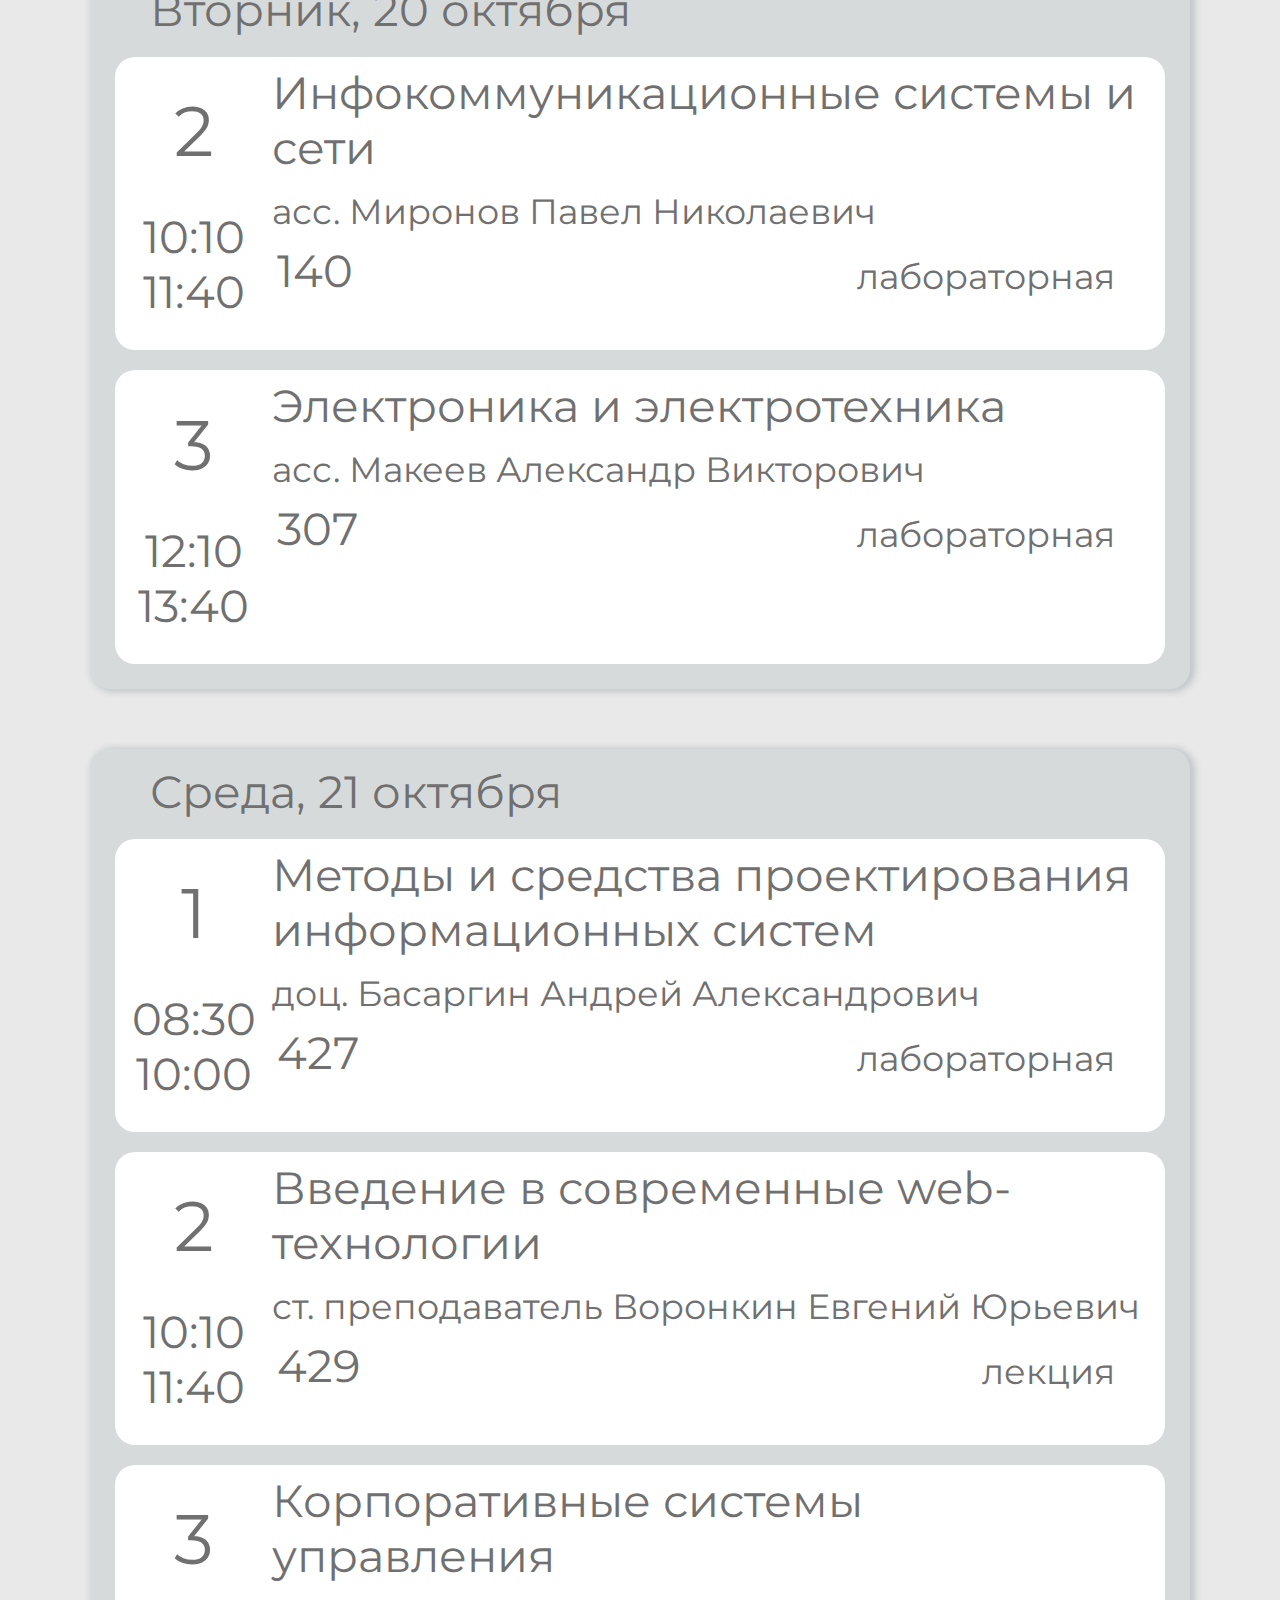
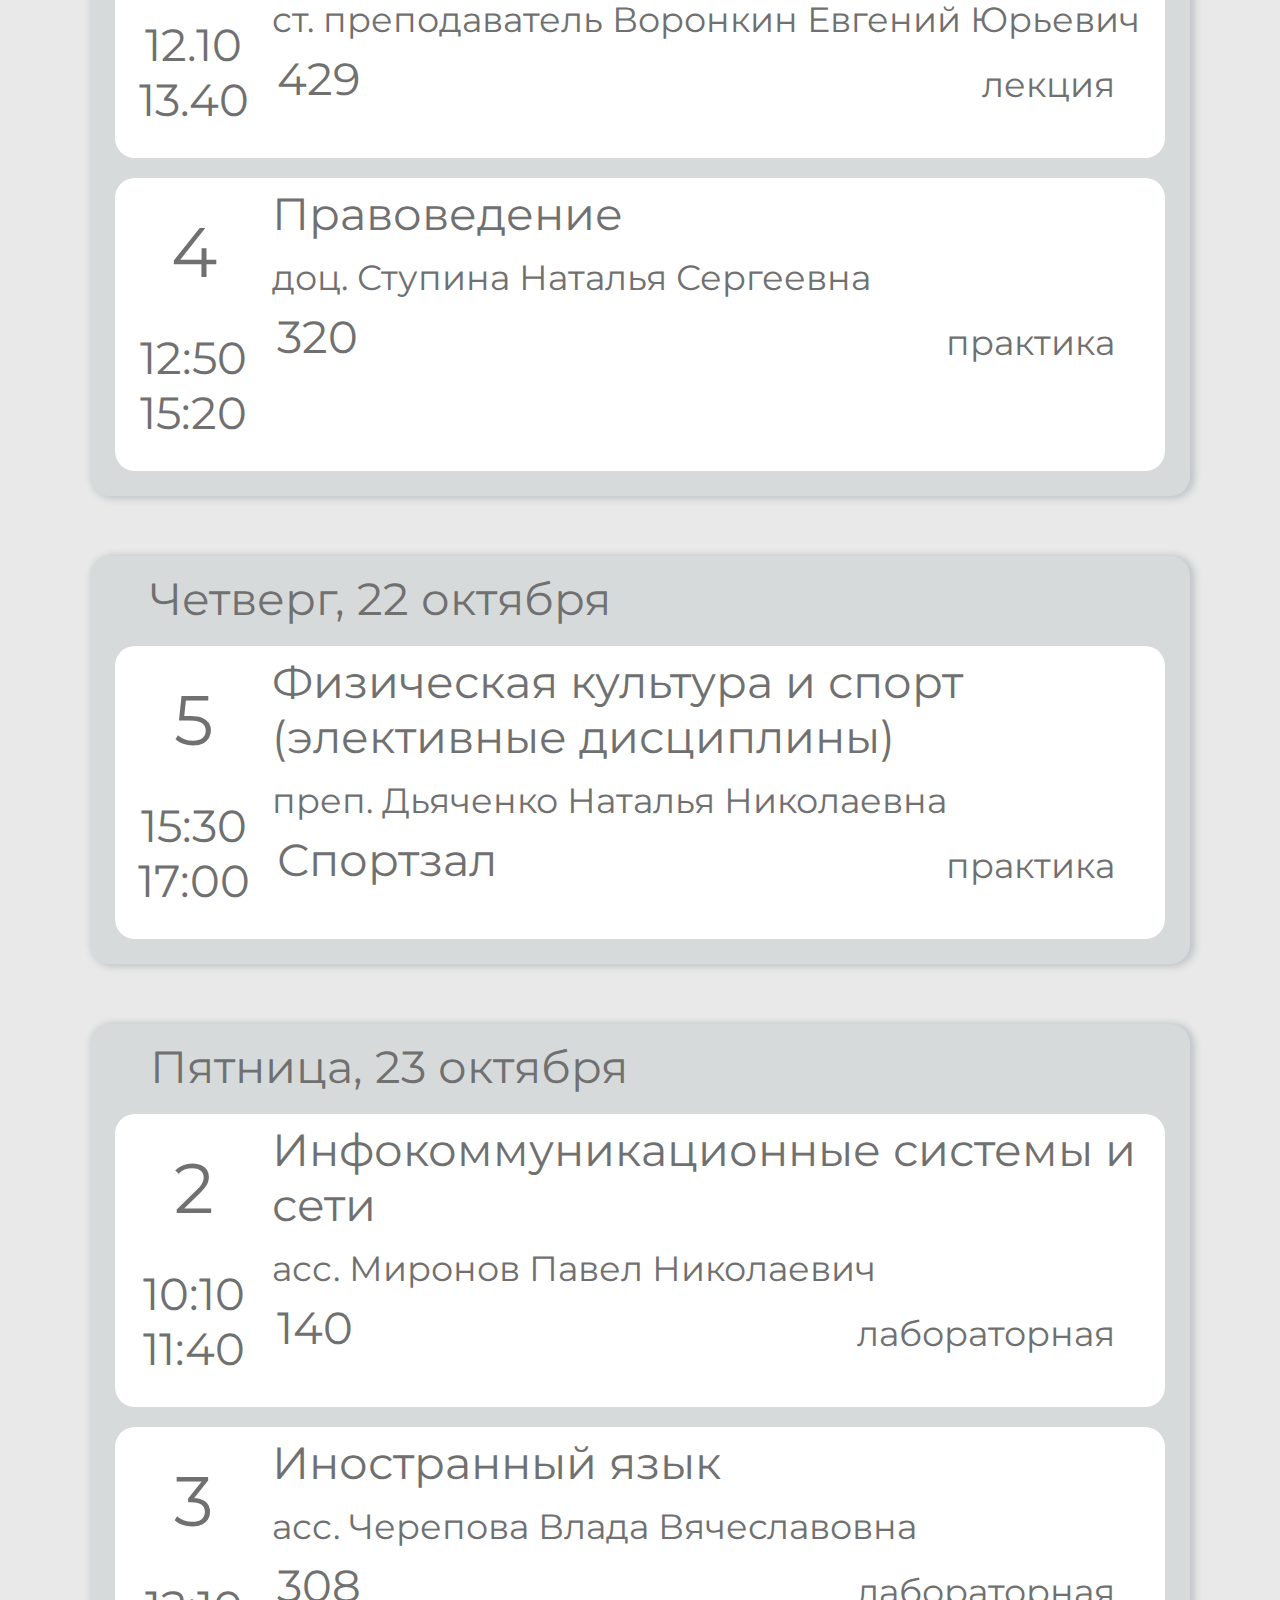
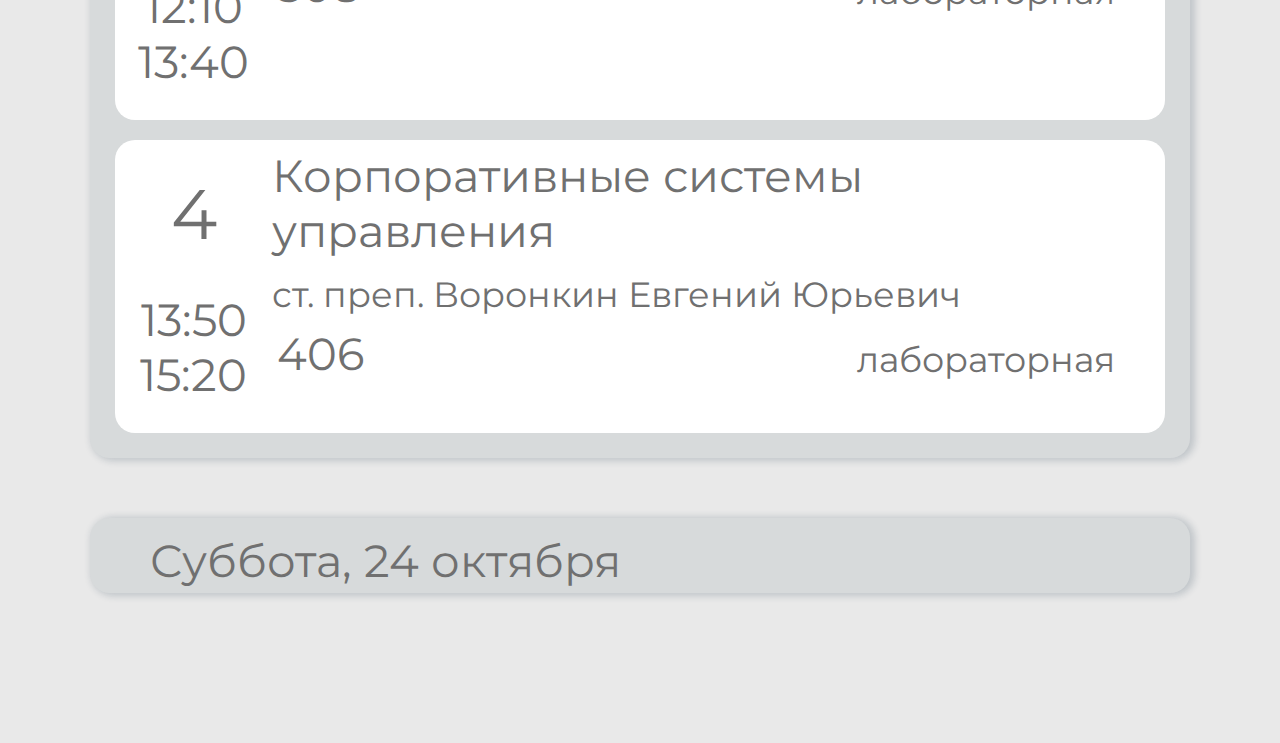
==== commit f8b41047: "Update index.html" ====
--- a/index.html
+++ b/index.html
@@ -231,7 +231,7 @@
             <div class="info_container">
 
                 <div class="info_container_lesson">
-                    Методы и средства проектирования информационных систем и сети
+                    Методы и средства проектирования информационных систем
                 </div>
                 <div class = "info_container_teacher">
                     доц. Басаргин Андрей Александрович
@@ -459,4 +459,4 @@
 </footer>
 </body>
 
-</html>+</html>
--- a/style.css
+++ b/style.css
@@ -62,7 +62,7 @@
     margin-top: 30px;
     margin-left: 20px;
     margin-right: 20px;
-
+    margin-bottom: 30px;
     max-width: 1100px;
     justify-content: center;
     align-content: center;
@@ -74,6 +74,7 @@
     font-family: Montserrat, Regular, monospace;
     margin: 10px 0 0 55px;
     font-size: 45px;
+
 }
 .container{
     margin: 20px 20px 20px 20px;
@@ -85,6 +86,7 @@
     justify-content: space-between;
     align-items: flex-start;
 
+
 }
 .date_container{
     /*background-color: burlywood;*/
@@ -154,7 +156,7 @@
     padding-right: 5px;
     flex-direction: column;
     /*justify-content: space-between;*/
-    height: 292px;
+/*     height: 310px; */
     width: 100%;
     /*background-color: chocolate;*/
     font-size: 40px;
@@ -170,6 +172,7 @@
     justify-content: space-between;
     align-items: center;
 
+
 }
 
 .info_container_lesson{
@@ -198,7 +201,7 @@
 
 }
 .info_container_options_type{
-    font-family: Montserrat, Regular, monospace;
+    font-family: Montserrat, serif;
     font-size: 35px;
     margin-top: auto;
 }
